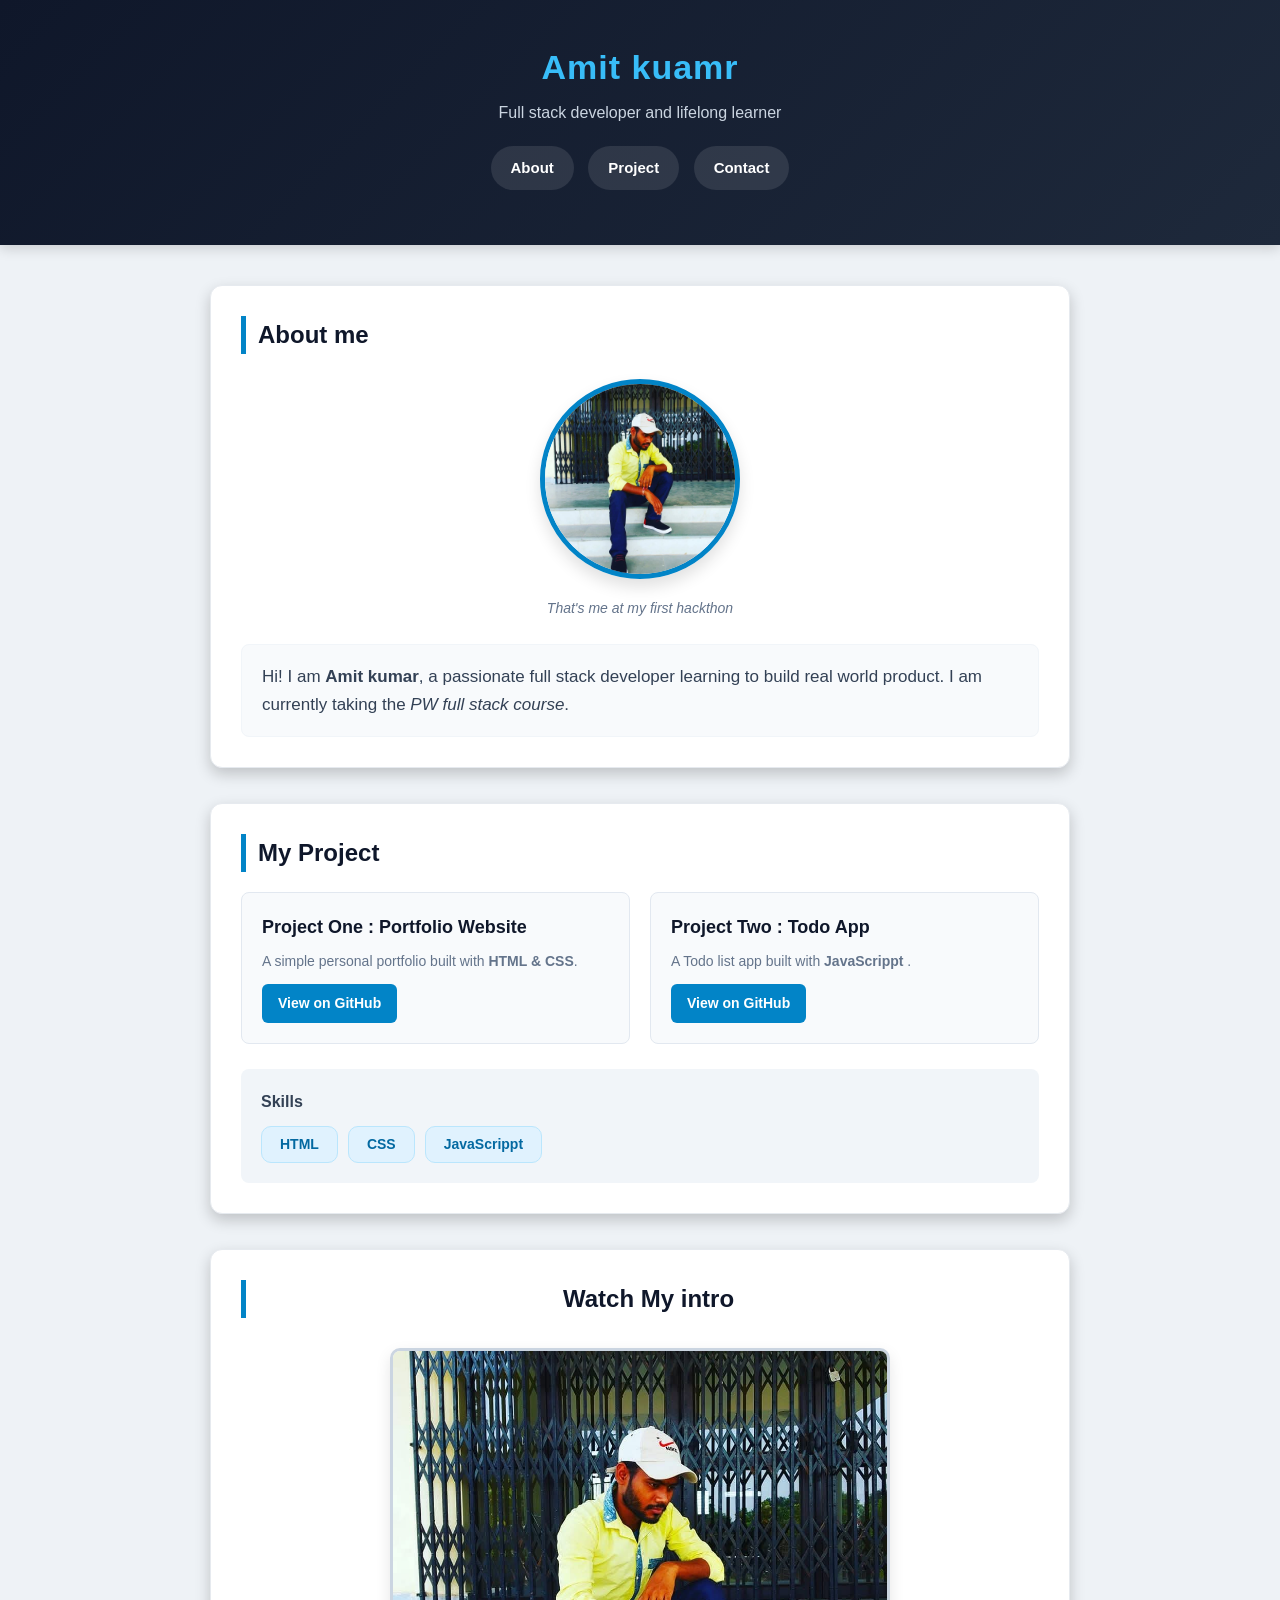
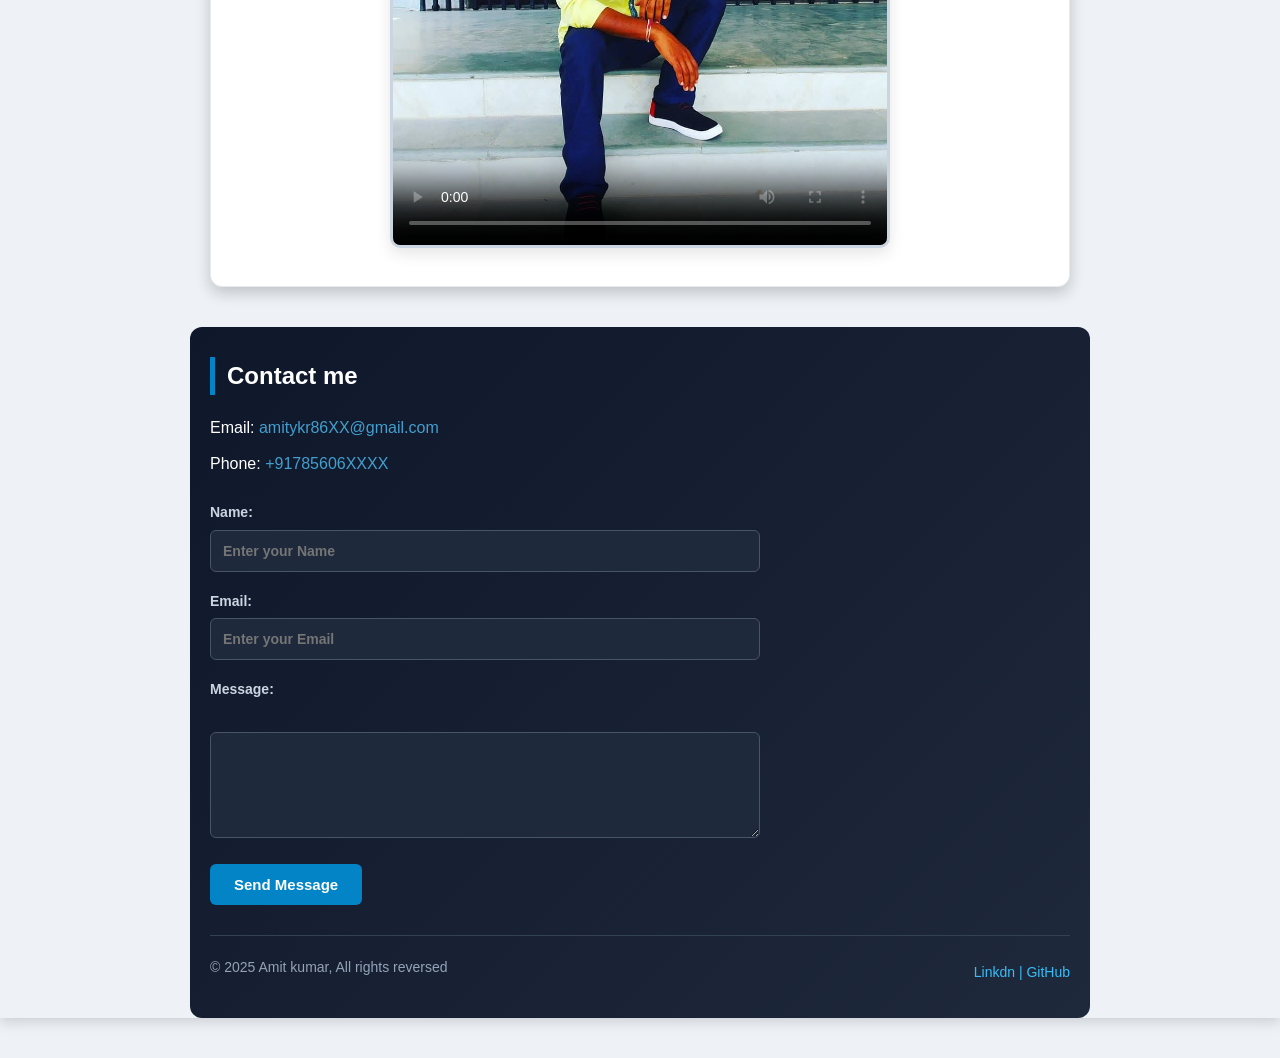
==== portfolio.html @ 789b5b81 "my first portfolio" ====
<!DOCTYPE html>
<html lang="en">

<head>
    <meta charset="UTF-8">
    <meta name="viewport" content="width=device-width, initial-scale=1.0">
    <title>Amit kuamr | portfolio</title>
    <link rel="stylesheet" href="index.css">
</head>

<body>
    <header>
        <h1>Amit kuamr</h1>
        <p>Full stack developer and lifelong learner</p>
        <nav id="nav-bar">
            <a href="#About">About</a>
            <a href="#myProject">Project</a>
            <a href="#contact">Contact</a>
        </nav>
    </header>

    <main>
        <section id="About">
            <h2>About me</h2>
            <figure>
                <img src="hero.jpg" height="200px" width="200px" alt="Amit kumar">
                <figcaption>That's me at my first hackthon</figcaption>
            </figure>
            <p>Hi! I am <strong>Amit kumar</strong>, a passionate full stack developer learning to build real world
                product. I am currently taking the <em> PW full stack course</em>.</p>
        </section>
        <section id="myProject">
            <h2>My Project</h2>
            <div class="container">
                <article>
                    <h3>Project One : Portfolio Website</h3>
                    <p>A simple personal portfolio built with <strong>HTML & CSS</strong>.</p>
                    <a href="">View on GitHub</a>
                </article>
                <article>
                    <h3>Project Two : Todo App </h3>
                    <p>A Todo list app built with <strong>JavaScrippt</strong> .</p>
                    <a href="">View on GitHub</a>
                </article>
            </div>

            <div class="Skills">
                <h3>Skills</h3>
                <ul type="disk">
                    <li>HTML </li>
                    <li>CSS </li>
                    <li>JavaScrippt</li>
                </ul>
            </div>
        </section>
        <section id="intro">
            <h2>Watch My intro</h2>
            <video src="video.mp4" height="300px" width="500px" controls poster="hero.jpg"></video>
        </section>
    </main>

    <footer id="contact">
        <h2>Contact me</h2>
        <p>Email: <a href="mailto:amitykr86098@gmail.com">amitykr86XX@gmail.com</a></p>
        <p>Phone: <a href="tel:+917856062830">+91785606XXXX</a></p>

        <form action="" class="form">
            <label for="name">Name:</label>
            <input type="text " id="name" placeholder="Enter your Name">


            <label for="email">Email:</label>
            <input type="email " id="email" placeholder="Enter your Email">


            <label for="message">Message:</label>
            <br>
            <textarea name="message" id="message" rows="5" cols="30"></textarea>

            <button type="submit">Send Message</button>
        </form>

        <div class="footer-bottom">

            <p> &copy; 2025 Amit kumar, All rights reversed</p>
            <div>
                <a href="">Linkdn | GitHub</a>
            </div>
        </div>
    </footer>
</body>

</html>
---- index.css ----
* {
    margin: 0;
    padding: 0;
    box-sizing: border-box;
}

body {
    font-family: 'Poppins', Arial, sans-serif;
    background-color: #eef2f6;
    color: #334155;
    line-height: 1.6;
    box-shadow: 0 4px 12px rgba(0, 0, 0, 0.15);
}

header {
    background: linear-gradient(135deg, #0f172a, #1e293b);
    color: #ffffff;
    text-align: center;
    padding: 40px 20px;
    box-shadow: 0 4px 12px rgba(0, 0, 0, 0.15);
}

header h1 {
    text-align: center;
    margin-bottom: 6px;
    color: #38bdf8;
    font-size: 34px;
    letter-spacing: 1px;
    font-weight: 900;
}

header p {
    font-size: 16px;
    color: #cbd5e1;
    margin-bottom: 20px;
}

#nav-bar {

    margin: 15px;
}

#nav-bar a {
    /* width: 100%; */
    color: #ffffff;
    text-decoration: none;
    display: inline-block;
    margin: 0 5px;
    font-size: 15px;
    font-weight: 600;
    padding: 10px 20px;
    border-radius: 25px;
    background-color: rgba(255, 255, 255, 0.1);
}

#nav-bar a:hover {
    background-color: rgb(15, 133, 224);
    box-shadow: 2px 2px 5px rgba(0, 0, 0, 0.1);
}

main {
    max-width: 900px;
    margin: 40px auto;
    padding: 0 20px;
}

section {
    background-color: #ffffff;
    margin-bottom: 35px;
    padding: 30px;
    border-radius: 12px;
    box-shadow: 0 6px 15px rgba(0, 0, 0, 0.2);
    border: 1px solid #e6eaef;
}

h2 {
    color: #0f172a;
    font-size: 24px;
    border-left: 5px solid #0284c7;
    padding-left: 12px;
    margin-bottom: 20px;
    font-weight: 900;
}

#About figure {
    text-align: center;
    margin: 25px 0;
}

#About figure img {
    border-radius: 50%;
    border: 5px solid #0284c7;
    box-shadow: 0 8px 16px rgba(0, 0, 0, 0.12);
}

#About figure img:hover {
    transform: scale(1.05);
    box-shadow: 0 8px 16px rgba(0, 0, 0, 0.12);
}

#About figure figcaption {
    margin-top: 10px;
    font-style: italic;
    color: #64748b;
    font-size: 14px;
}

#About p {
    font-size: 17px;
    background-color: #f8fafc;
    padding: 18px 20px;
    border-radius: 8px;
    border: 1px solid #f1f5f9;
}

.container {
    display: flex;
    gap: 20px;
    flex-wrap: wrap;
    margin-bottom: 25px;
}

article {
    flex: 1;
    min-width: 260px;
    background-color: #f8fafc;
    border: 1px solid #e2e8f0;
    padding: 20px;
    border-radius: 8px;
}

article:hover {
    transform: scale(1.05);
}

article h3 {
    color: #0f172a;
    font-size: 18px;
    margin-bottom: 8px;
}

article p {
    color: #64748b;
    font-size: 14px;
    margin-bottom: 12px;
}

article a {
    display: inline-block;
    text-decoration: none;
    /* border: 1px solid black; */
    border-radius: 6px;
    padding: 8px 16px;
    background-color: #0284c7;
    color: #ffffff;
    font-size: 14px;
    font-weight: 600;

}

article a:hover {
    background-color: #2b6a89;
}

.Skills {
    background-color: #f1f5f9;
    padding: 20px;
    border-radius: 8px;

}

.Skills h3 {
    font-size: 16px;
    color: #334155;
    margin-bottom: 12px;
}

ul {
    list-style-type: none;
    display: flex;
    gap: 10px;
    flex-wrap: wrap;
}

ul li {
    padding: 6px 18px;
    font-size: 14px;
    color: #0369a1;
    border: 1px solid #bae6fd;
    border-radius: 10px;
    background-color: #e0f2fe;
    font-weight: 600;
}

#intro {
    text-align: center;
}

#intro video {
    max-width: 100%;
    height: auto;
    border-radius: 10px;
    border: 3px solid #cbd5e1;
    margin-top: 10px;
    box-shadow: 0 6px 15px rgba(0, 0, 0, 0.1);
}

footer {
    background: linear-gradient(135deg, #0f172a, #1e293b);
    color: #ffffff;
    padding: 30px 20px;
    border-radius: 12px;
    /* margin-bottom: 40px; */
    
    /* margin: 190px 190px; */


    max-width: 900px;
    margin: 40px auto;
    /* padding: 0 20px; */
}

#contact h2 {
    color: #ffffff;
    font-size: 24px;
    padding-left: 12px;
}

#contact p {
    margin-bottom: 10px;
}

#contact p a {
    text-decoration: none;
    color: #429fce;
}

form {
    /* margin: 10px 10px; */
    margin: 25px 0;
    /* border-bottom: 1px solid rgb(68, 72, 100); */
    max-width: 550px;
}

form label{
    display: block;
    margin-bottom: 6px;
    font-weight: 600;
    font-size: 14px;
    color: #cbd5e1;
}

.form input ,textarea{
    width: 100%;
    font-weight: 600;
    margin-bottom: 18px;
    /* display: block; */
    border: 1px solid #475569;
    border-radius: 6px;
    padding: 12px;
    background-color:#1e293b;
    font-size: 14px;
    font-family: inherit;
    /* gap: 10px; */
}

.form button{
    background-color: #0284c7;
    color: #ffffff;
    border: none;
    padding: 12px 24px;
    font-size: 15px;
    font-weight: 600;
    border-radius: 6px;
    cursor: pointer;
}

.footer-bottom{
    display: flex;
    justify-content: space-between;
    align-items: center;
    flex-wrap: wrap;
    margin-top: 30px;
    padding-top: 20px;
    border-top: 1px solid #334155;
    font-size: 14px;
    color: #94a3b8;
}

footer a{
    color: #38bdf8;
    text-decoration: none;
}
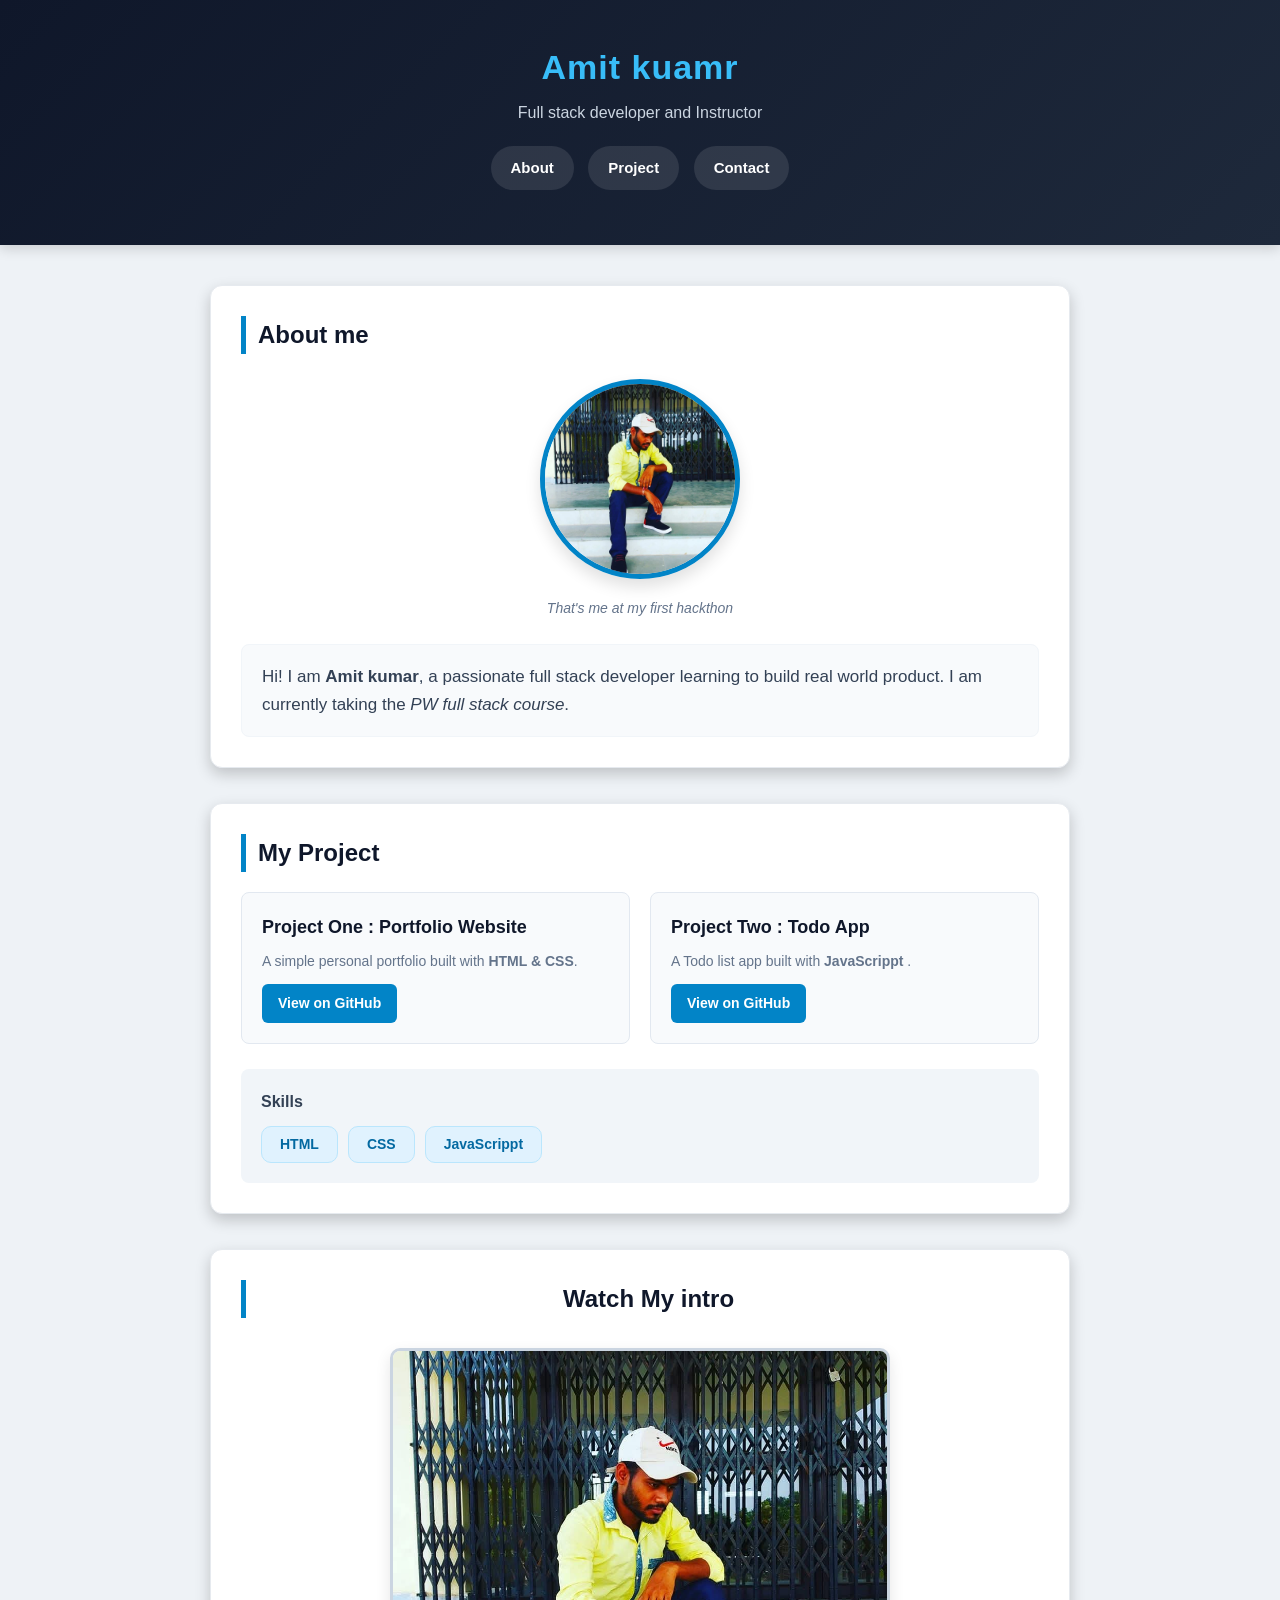
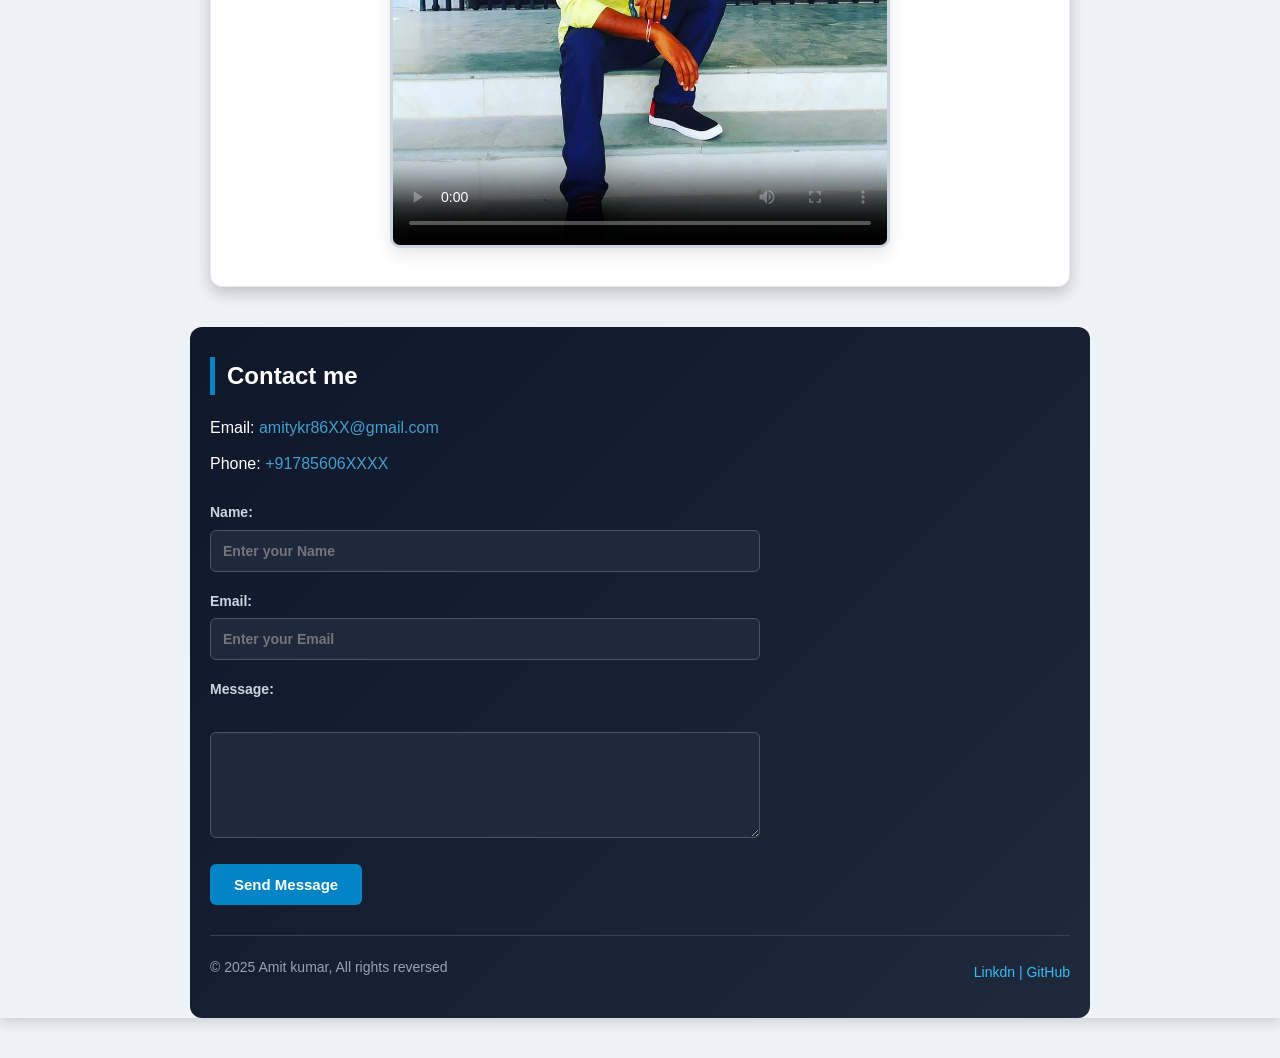
==== commit 2cfb4959: "change descriprion" ====
--- a/portfolio.html
+++ b/portfolio.html
@@ -11,7 +11,7 @@
 <body>
     <header>
         <h1>Amit kuamr</h1>
-        <p>Full stack developer and lifelong learner</p>
+        <p>Full stack developer and Instructor</p>
         <nav id="nav-bar">
             <a href="#About">About</a>
             <a href="#myProject">Project</a>
